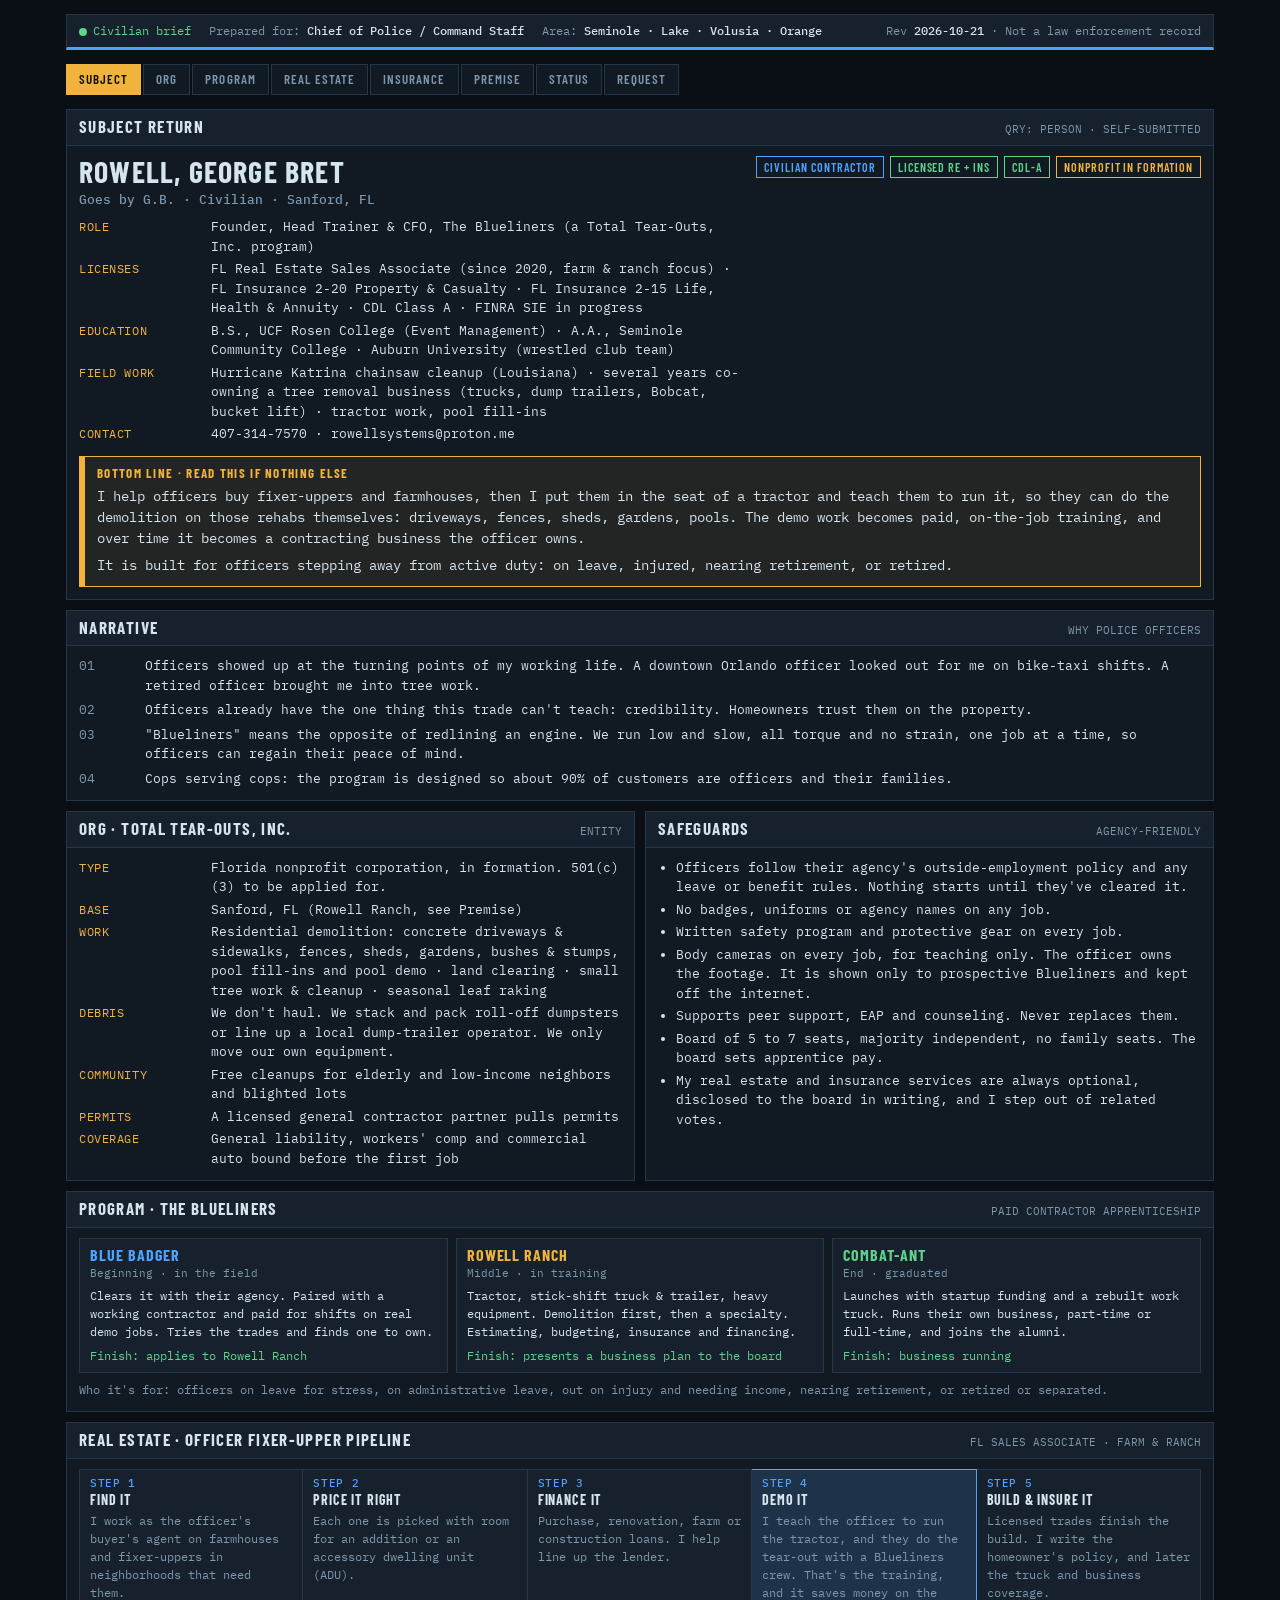
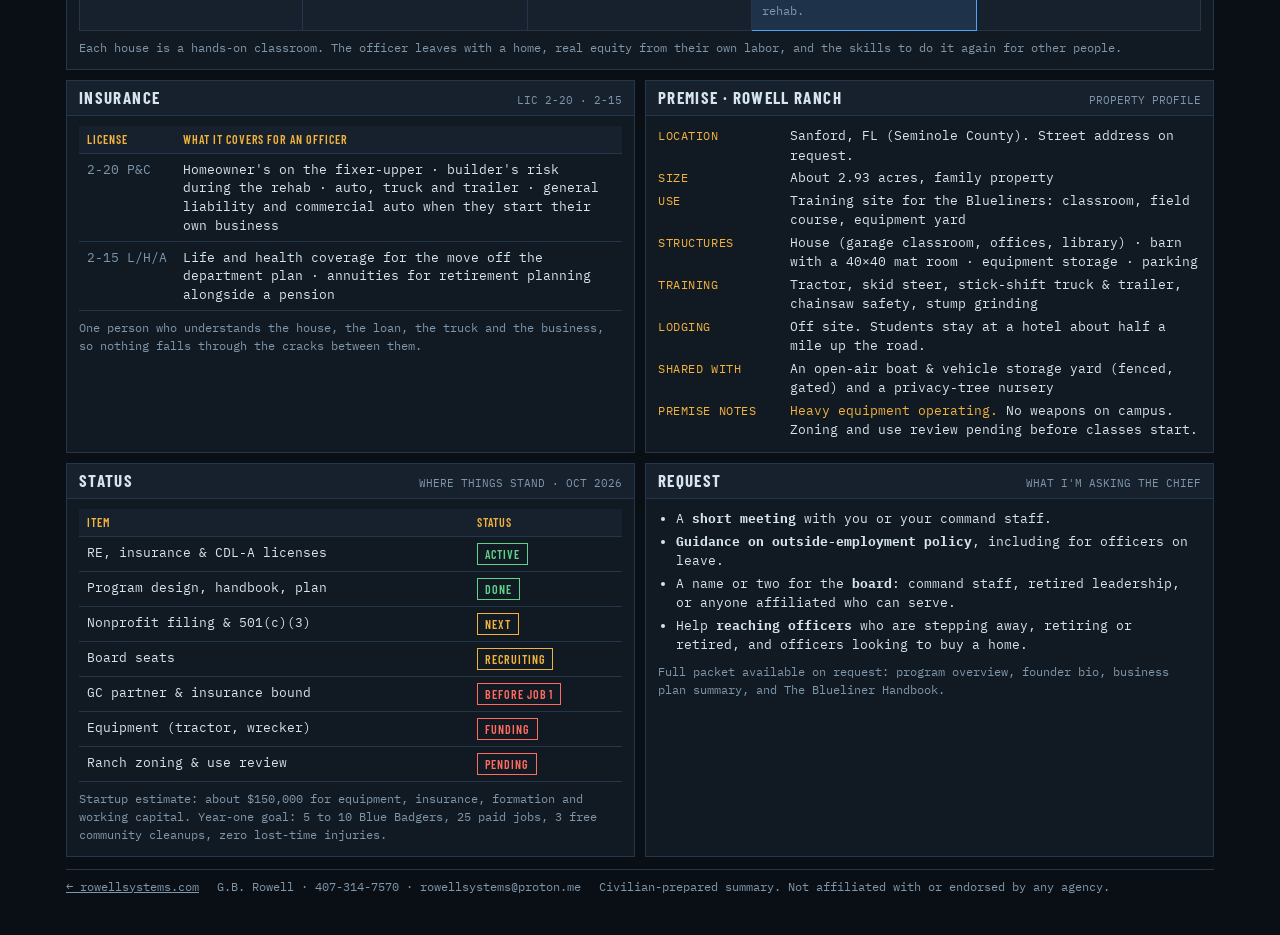
==== blueliners/index.html @ dc01b78a "Sync portfolio from ~/Documents (2026-10-21) Co-Authored-By: Claude Opus 5.5 <noreply@anthropic.com>" ====
<!doctype html><html lang="en"><head><meta charset="utf-8"><meta name="viewport" content="width=device-width,initial-scale=1,viewport-fit=cover"><title>Blueliners MDT Brief</title>
<meta name="robots" content="noindex">
<link rel="preconnect" href="https://fonts.googleapis.com">
<link rel="stylesheet" href="https://fonts.googleapis.com/css2?family=IBM+Plex+Mono:wght@400;500;700&family=Barlow+Condensed:wght@500;600;700&display=swap">
<!--
  Chief Brief, styled like an in-car MDT / CAD return so a chief can scan it in a minute.
  Civilian-prepared. No agency names, seals or system names on purpose.
  Print: open in Chrome > Print > Save as PDF (the print styles switch to black on white).
-->
<style>
/* Layout: a single MDT "query return" screen — status bar, tab strip, then stacked record panels in a 2-col grid that drops to 1 col on phones */
:root{
  --bg:#0a0f15;        /* screen surround */
  --panel:#111923;     /* record panel */
  --panel-2:#16212d;   /* field rows / headers */
  --line:#24364a;      /* rules */
  --fg:#d6e4ee;        /* data text */
  --dim:#7f97ab;       /* labels */
  --blue:#4ea3ff;      /* the blue line */
  --amber:#f2b33d;     /* field labels / caution */
  --ok:#5fd38a;        /* clear / active */
  --warn:#ff6b5e;      /* flag / not yet */
  --mono:"IBM Plex Mono",ui-monospace,"Cascadia Mono",Consolas,monospace;
  --cond:"Barlow Condensed","Arial Narrow",Arial,sans-serif;
  color-scheme:dark;
}
*{box-sizing:border-box}
body{background:var(--bg);color:var(--fg);font:13px/1.5 var(--mono);margin:0}
.wrap{max-width:1180px;margin:0 auto;padding-block:14px 40px;padding-left:max(16px,env(safe-area-inset-left,0px));padding-right:max(16px,env(safe-area-inset-right,0px))}

/* status bar */
.status{display:flex;flex-wrap:wrap;gap:6px 18px;align-items:center;background:var(--panel-2);border:1px solid var(--line);border-bottom:3px solid var(--blue);padding:7px 12px;font-size:12px;color:var(--dim)}
.status b{color:var(--fg);font-weight:500}
.status .live{color:var(--ok)}
.status .live::before{content:"";display:inline-block;width:8px;height:8px;border-radius:50%;background:var(--ok);margin-right:6px;vertical-align:middle}
.status .right{margin-left:auto}

/* tab strip */
.tabs{display:flex;flex-wrap:wrap;gap:2px;margin-top:10px;position:sticky;top:env(safe-area-inset-top,0px);z-index:5;background:var(--bg);padding-block:4px}
.tabs a{font:600 13px/1 var(--cond);letter-spacing:.08em;text-transform:uppercase;color:var(--dim);text-decoration:none;padding:8px 12px;background:var(--panel);border:1px solid var(--line)}
.tabs a:hover,.tabs a:focus-visible{color:var(--fg);border-color:var(--blue);outline:none}
.tabs a.hot{color:var(--bg);background:var(--amber);border-color:var(--amber)}
body::before{content:"";position:fixed;inset:0 0 auto;height:env(safe-area-inset-top,0px);z-index:10;background:var(--bg)}

/* panels */
.grid{display:grid;grid-template-columns:repeat(2,minmax(0,1fr));gap:10px;margin-top:10px}
.full{grid-column:1/-1}
.panel{background:var(--panel);border:1px solid var(--line);min-width:0;scroll-margin-top:60px}
.ph{display:flex;flex-wrap:wrap;gap:4px 12px;align-items:baseline;justify-content:space-between;background:var(--panel-2);border-bottom:1px solid var(--line);padding:7px 12px}
.ph h2{margin:0;font:700 17px/1.1 var(--cond);letter-spacing:.08em;text-transform:uppercase;color:var(--fg)}
.ph .code{font-size:11px;color:var(--dim)}
.pb{padding:10px 12px 12px}

/* field rows: label : value */
dl.f{display:grid;grid-template-columns:minmax(118px,auto) minmax(0,1fr);gap:3px 14px;margin:0}
dl.f dt{color:var(--amber);font-size:11.5px;letter-spacing:.05em;text-transform:uppercase;padding-top:1px}
dl.f dd{margin:0;min-width:0}

.subject{display:grid;grid-template-columns:minmax(0,1fr) auto;gap:14px;align-items:start}
.name{font:700 30px/1.05 var(--cond);letter-spacing:.04em;text-transform:uppercase;margin:0 0 8px;text-wrap:balance}
.name small{display:block;font:500 13px/1.4 var(--mono);letter-spacing:0;text-transform:none;color:var(--dim);margin-top:4px}

/* chips */
.chip{display:inline-block;font:600 12px/1 var(--cond);letter-spacing:.08em;text-transform:uppercase;padding:4px 7px;border:1px solid currentColor;white-space:nowrap}
.c-ok{color:var(--ok)} .c-warn{color:var(--warn)} .c-amb{color:var(--amber)} .c-blue{color:var(--blue)}
.chips{display:flex;flex-wrap:wrap;gap:6px}

/* alert box */
.alert{border:1px solid var(--amber);border-left:6px solid var(--amber);background:color-mix(in srgb,var(--amber) 8%,var(--panel));padding:10px 12px}
.alert .lbl{font:700 13px/1 var(--cond);letter-spacing:.1em;color:var(--amber);text-transform:uppercase;margin-bottom:6px}
.alert p{margin:0;font-size:14px}
.alert p+p{margin-top:6px}

/* narrative */
.narr{margin:0;padding-left:0;list-style:none;display:grid;gap:5px}
.narr li{display:grid;grid-template-columns:58px minmax(0,1fr);gap:8px}
.narr li span{color:var(--dim)}

/* tables */
.tw{overflow-x:auto}
table{border-collapse:collapse;width:100%;font-size:12.5px}
th,td{text-align:left;vertical-align:top;padding:6px 8px;border-bottom:1px solid var(--line)}
th{font:600 12px/1.2 var(--cond);letter-spacing:.08em;text-transform:uppercase;color:var(--amber);background:var(--panel-2)}
td.k{color:var(--dim);white-space:nowrap;font-variant-numeric:tabular-nums}

/* pipeline */
.pipe{display:grid;grid-template-columns:repeat(5,minmax(0,1fr));gap:0;counter-reset:s}
.pipe div{position:relative;padding:8px 10px 10px;border:1px solid var(--line);background:var(--panel-2);min-width:0}
.pipe div+div{border-left:0}
.pipe b{display:block;font:700 14px/1.1 var(--cond);letter-spacing:.06em;text-transform:uppercase;color:var(--fg);margin-bottom:4px}
.pipe b::before{counter-increment:s;content:"STEP " counter(s);display:block;font:500 10.5px/1 var(--mono);color:var(--blue);letter-spacing:.06em;margin-bottom:4px}
.pipe .demo{background:color-mix(in srgb,var(--blue) 14%,var(--panel-2));border-color:var(--blue)}
.pipe p{margin:0;font-size:12px;color:var(--dim)}

.note{color:var(--dim);font-size:12px;margin:8px 0 0}
ul.tight{margin:0;padding-left:18px;display:grid;gap:3px}
h3{font:700 14px/1.1 var(--cond);letter-spacing:.08em;text-transform:uppercase;color:var(--blue);margin:12px 0 6px}
h3:first-child{margin-top:0}

.stages{display:grid;grid-template-columns:repeat(3,minmax(0,1fr));gap:8px}
.stage{border:1px solid var(--line);padding:8px 10px;background:var(--panel-2);min-width:0}
.stage .t{font:700 16px/1 var(--cond);letter-spacing:.06em;text-transform:uppercase}
.stage .w{font-size:11px;color:var(--dim);margin:2px 0 6px}
.stage p{margin:0;font-size:12px}
.stage .fin{margin-top:6px;font-size:11.5px;color:var(--ok)}

.foot{margin-top:12px;display:flex;flex-wrap:wrap;gap:6px 18px;font-size:11.5px;color:var(--dim);border-top:1px solid var(--line);padding-top:8px}

@media (max-width:820px){
  .grid{grid-template-columns:minmax(0,1fr)}
  .pipe{grid-template-columns:minmax(0,1fr)}
  .pipe div+div{border-left:1px solid var(--line);border-top:0}
  .stages{grid-template-columns:minmax(0,1fr)}
  .subject{grid-template-columns:minmax(0,1fr)}
  .status .right{margin-left:0}
}
@media (max-width:460px){ dl.f{grid-template-columns:minmax(0,1fr)} dl.f dd{margin-bottom:6px} }

@media print{
  :root{--bg:#fff;--panel:#fff;--panel-2:#eef2f5;--line:#9aa8b4;--fg:#111;--dim:#4a5866;--blue:#0b4fa0;--amber:#8a5a00;--ok:#16723a;--warn:#b3261e;color-scheme:light}
  body{font-size:9.5px;line-height:1.4}
  .tabs{display:none}
  .grid{grid-template-columns:repeat(2,minmax(0,1fr));gap:7px;margin-top:7px}
  .pipe{grid-template-columns:repeat(5,minmax(0,1fr))}
  .pipe div+div{border-left:0;border-top:1px solid var(--line)}
  .stages{grid-template-columns:repeat(3,minmax(0,1fr))}
  .subject{grid-template-columns:minmax(0,1fr)}
  .subject .chips{order:-1}
  dl.f{grid-template-columns:minmax(96px,auto) minmax(0,1fr)}
  .pb{padding:7px 10px 9px}
  .ph{padding:5px 10px}
  .ph h2{font-size:14px}
  .name{font-size:24px}
  .alert p{font-size:11px}
  table{font-size:9.5px}
  th,td{padding:4px 6px}
  .note,.pipe p,.stage p{font-size:9.5px}
  .wrap{padding:0;max-width:none}
  .panel,.stage,.pipe div{break-inside:avoid}
  .alert{background:#fff8e6}
  .pipe .demo{background:#e6f0fb}
  @page{size:letter;margin:.45in}
}
</style>

<div class="wrap">

  <div class="status" role="banner">
    <span class="live">Civilian brief</span>
    <span>Prepared for: <b>Chief of Police / Command Staff</b></span>
    <span>Area: <b>Seminole · Lake · Volusia · Orange</b></span>
    <span class="right">Rev <b>2026-10-21</b> · Not a law enforcement record</span>
  </div>

  <nav class="tabs" aria-label="Sections">
    <a class="hot" href="#subject">Subject</a>
    <a href="#tto">Org</a>
    <a href="#program">Program</a>
    <a href="#realestate">Real Estate</a>
    <a href="#insurance">Insurance</a>
    <a href="#premise">Premise</a>
    <a href="#status">Status</a>
    <a href="#ask">Request</a>
  </nav>

  <div class="grid">

    <!-- SUBJECT -->
    <section class="panel full" id="subject">
      <div class="ph"><h2>Subject Return</h2><span class="code">QRY: PERSON · SELF-SUBMITTED</span></div>
      <div class="pb subject">
        <div>
          <p class="name">Rowell, George Bret <small>Goes by G.B. · Civilian · Sanford, FL</small></p>
          <dl class="f">
            <dt>Role</dt><dd>Founder, Head Trainer &amp; CFO, The Blueliners (a Total Tear-Outs, Inc. program)</dd>
            <dt>Licenses</dt><dd>FL Real Estate Sales Associate (since 2020, farm &amp; ranch focus) · FL Insurance 2-20 Property &amp; Casualty · FL Insurance 2-15 Life, Health &amp; Annuity · CDL Class A · FINRA SIE in progress</dd>
            <dt>Education</dt><dd>B.S., UCF Rosen College (Event Management) · A.A., Seminole Community College · Auburn University (wrestled club team)</dd>
            <dt>Field work</dt><dd>Hurricane Katrina chainsaw cleanup (Louisiana) · several years co-owning a tree removal business (trucks, dump trailers, Bobcat, bucket lift) · tractor work, pool fill-ins</dd>
            <dt>Contact</dt><dd>407-314-7570 · rowellsystems@proton.me</dd>
          </dl>
        </div>
        <div class="chips" aria-label="Flags">
          <span class="chip c-blue">Civilian contractor</span>
          <span class="chip c-ok">Licensed RE + Ins</span>
          <span class="chip c-ok">CDL-A</span>
          <span class="chip c-amb">Nonprofit in formation</span>
        </div>
      </div>
      <div class="pb" style="padding-top:0">
        <div class="alert">
          <div class="lbl">Bottom line · read this if nothing else</div>
          <p>I help officers buy fixer-uppers and farmhouses, then I put them in the seat of a tractor and teach them to run it, so they can do the demolition on those rehabs themselves: driveways, fences, sheds, gardens, pools. The demo work becomes paid, on-the-job training, and over time it becomes a contracting business the officer owns.</p>
          <p>It is built for officers stepping away from active duty: on leave, injured, nearing retirement, or retired.</p>
        </div>
      </div>
    </section>

    <!-- NARRATIVE -->
    <section class="panel full">
      <div class="ph"><h2>Narrative</h2><span class="code">WHY POLICE OFFICERS</span></div>
      <div class="pb">
        <ol class="narr">
          <li><span>01</span>Officers showed up at the turning points of my working life. A downtown Orlando officer looked out for me on bike-taxi shifts. A retired officer brought me into tree work.</li>
          <li><span>02</span>Officers already have the one thing this trade can't teach: credibility. Homeowners trust them on the property.</li>
          <li><span>03</span>"Blueliners" means the opposite of redlining an engine. We run low and slow, all torque and no strain, one job at a time, so officers can regain their peace of mind.</li>
          <li><span>04</span>Cops serving cops: the program is designed so about 90% of customers are officers and their families.</li>
        </ol>
      </div>
    </section>

    <!-- TTO -->
    <section class="panel" id="tto">
      <div class="ph"><h2>Org · Total Tear-Outs, Inc.</h2><span class="code">ENTITY</span></div>
      <div class="pb">
        <dl class="f">
          <dt>Type</dt><dd>Florida nonprofit corporation, in formation. 501(c)(3) to be applied for.</dd>
          <dt>Base</dt><dd>Sanford, FL (Rowell Ranch, see Premise)</dd>
          <dt>Work</dt><dd>Residential demolition: concrete driveways &amp; sidewalks, fences, sheds, gardens, bushes &amp; stumps, pool fill-ins and pool demo · land clearing · small tree work &amp; cleanup · seasonal leaf raking</dd>
          <dt>Debris</dt><dd>We don't haul. We stack and pack roll-off dumpsters or line up a local dump-trailer operator. We only move our own equipment.</dd>
          <dt>Community</dt><dd>Free cleanups for elderly and low-income neighbors and blighted lots</dd>
          <dt>Permits</dt><dd>A licensed general contractor partner pulls permits</dd>
          <dt>Coverage</dt><dd>General liability, workers' comp and commercial auto bound before the first job</dd>
        </dl>
      </div>
    </section>

    <!-- SAFEGUARDS -->
    <section class="panel">
      <div class="ph"><h2>Safeguards</h2><span class="code">AGENCY-FRIENDLY</span></div>
      <div class="pb">
        <ul class="tight">
          <li>Officers follow their agency's outside-employment policy and any leave or benefit rules. Nothing starts until they've cleared it.</li>
          <li>No badges, uniforms or agency names on any job.</li>
          <li>Written safety program and protective gear on every job.</li>
          <li>Body cameras on every job, for teaching only. The officer owns the footage. It is shown only to prospective Blueliners and kept off the internet.</li>
          <li>Supports peer support, EAP and counseling. Never replaces them.</li>
          <li>Board of 5 to 7 seats, majority independent, no family seats. The board sets apprentice pay.</li>
          <li>My real estate and insurance services are always optional, disclosed to the board in writing, and I step out of related votes.</li>
        </ul>
      </div>
    </section>

    <!-- PROGRAM -->
    <section class="panel full" id="program">
      <div class="ph"><h2>Program · The Blueliners</h2><span class="code">PAID CONTRACTOR APPRENTICESHIP</span></div>
      <div class="pb">
        <div class="stages">
          <div class="stage">
            <div class="t c-blue">Blue Badger</div>
            <div class="w">Beginning · in the field</div>
            <p>Clears it with their agency. Paired with a working contractor and paid for shifts on real demo jobs. Tries the trades and finds one to own.</p>
            <div class="fin">Finish: applies to Rowell Ranch</div>
          </div>
          <div class="stage">
            <div class="t c-amb">Rowell Ranch</div>
            <div class="w">Middle · in training</div>
            <p>Tractor, stick-shift truck &amp; trailer, heavy equipment. Demolition first, then a specialty. Estimating, budgeting, insurance and financing.</p>
            <div class="fin">Finish: presents a business plan to the board</div>
          </div>
          <div class="stage">
            <div class="t c-ok">Combat-Ant</div>
            <div class="w">End · graduated</div>
            <p>Launches with startup funding and a rebuilt work truck. Runs their own business, part-time or full-time, and joins the alumni.</p>
            <div class="fin">Finish: business running</div>
          </div>
        </div>
        <p class="note">Who it's for: officers on leave for stress, on administrative leave, out on injury and needing income, nearing retirement, or retired or separated.</p>
      </div>
    </section>

    <!-- REAL ESTATE -->
    <section class="panel full" id="realestate">
      <div class="ph"><h2>Real Estate · Officer Fixer-Upper Pipeline</h2><span class="code">FL SALES ASSOCIATE · FARM &amp; RANCH</span></div>
      <div class="pb">
        <div class="pipe">
          <div><b>Find it</b><p>I work as the officer's buyer's agent on farmhouses and fixer-uppers in neighborhoods that need them.</p></div>
          <div><b>Price it right</b><p>Each one is picked with room for an addition or an accessory dwelling unit (ADU).</p></div>
          <div><b>Finance it</b><p>Purchase, renovation, farm or construction loans. I help line up the lender.</p></div>
          <div class="demo"><b>Demo it</b><p>I teach the officer to run the tractor, and they do the tear-out with a Blueliners crew. That's the training, and it saves money on the rehab.</p></div>
          <div><b>Build &amp; insure it</b><p>Licensed trades finish the build. I write the homeowner's policy, and later the truck and business coverage.</p></div>
        </div>
        <p class="note">Each house is a hands-on classroom. The officer leaves with a home, real equity from their own labor, and the skills to do it again for other people.</p>
      </div>
    </section>

    <!-- INSURANCE -->
    <section class="panel" id="insurance">
      <div class="ph"><h2>Insurance</h2><span class="code">LIC 2-20 · 2-15</span></div>
      <div class="pb">
        <div class="tw"><table>
          <thead><tr><th>License</th><th>What it covers for an officer</th></tr></thead>
          <tbody>
            <tr><td class="k">2-20 P&amp;C</td><td>Homeowner's on the fixer-upper · builder's risk during the rehab · auto, truck and trailer · general liability and commercial auto when they start their own business</td></tr>
            <tr><td class="k">2-15 L/H/A</td><td>Life and health coverage for the move off the department plan · annuities for retirement planning alongside a pension</td></tr>
          </tbody>
        </table></div>
        <p class="note">One person who understands the house, the loan, the truck and the business, so nothing falls through the cracks between them.</p>
      </div>
    </section>

    <!-- PREMISE -->
    <section class="panel" id="premise">
      <div class="ph"><h2>Premise · Rowell Ranch</h2><span class="code">PROPERTY PROFILE</span></div>
      <div class="pb">
        <dl class="f">
          <dt>Location</dt><dd>Sanford, FL (Seminole County). Street address on request.</dd>
          <dt>Size</dt><dd>About 2.93 acres, family property</dd>
          <dt>Use</dt><dd>Training site for the Blueliners: classroom, field course, equipment yard</dd>
          <dt>Structures</dt><dd>House (garage classroom, offices, library) · barn with a 40×40 mat room · equipment storage · parking</dd>
          <dt>Training</dt><dd>Tractor, skid steer, stick-shift truck &amp; trailer, chainsaw safety, stump grinding</dd>
          <dt>Lodging</dt><dd>Off site. Students stay at a hotel about half a mile up the road.</dd>
          <dt>Shared with</dt><dd>An open-air boat &amp; vehicle storage yard (fenced, gated) and a privacy-tree nursery</dd>
          <dt>Premise notes</dt><dd><span class="c-amb">Heavy equipment operating.</span> No weapons on campus. Zoning and use review pending before classes start.</dd>
        </dl>
      </div>
    </section>

    <!-- STATUS -->
    <section class="panel" id="status">
      <div class="ph"><h2>Status</h2><span class="code">WHERE THINGS STAND · OCT 2026</span></div>
      <div class="pb">
        <div class="tw"><table>
          <thead><tr><th>Item</th><th>Status</th></tr></thead>
          <tbody>
            <tr><td>RE, insurance &amp; CDL-A licenses</td><td><span class="chip c-ok">Active</span></td></tr>
            <tr><td>Program design, handbook, plan</td><td><span class="chip c-ok">Done</span></td></tr>
            <tr><td>Nonprofit filing &amp; 501(c)(3)</td><td><span class="chip c-amb">Next</span></td></tr>
            <tr><td>Board seats</td><td><span class="chip c-amb">Recruiting</span></td></tr>
            <tr><td>GC partner &amp; insurance bound</td><td><span class="chip c-warn">Before job 1</span></td></tr>
            <tr><td>Equipment (tractor, wrecker)</td><td><span class="chip c-warn">Funding</span></td></tr>
            <tr><td>Ranch zoning &amp; use review</td><td><span class="chip c-warn">Pending</span></td></tr>
          </tbody>
        </table></div>
        <p class="note">Startup estimate: about $150,000 for equipment, insurance, formation and working capital. Year-one goal: 5 to 10 Blue Badgers, 25 paid jobs, 3 free community cleanups, zero lost-time injuries.</p>
      </div>
    </section>

    <!-- ASK -->
    <section class="panel" id="ask">
      <div class="ph"><h2>Request</h2><span class="code">WHAT I'M ASKING THE CHIEF</span></div>
      <div class="pb">
        <ul class="tight">
          <li>A <b>short meeting</b> with you or your command staff.</li>
          <li><b>Guidance on outside-employment policy</b>, including for officers on leave.</li>
          <li>A name or two for the <b>board</b>: command staff, retired leadership, or anyone affiliated who can serve.</li>
          <li>Help <b>reaching officers</b> who are stepping away, retiring or retired, and officers looking to buy a home.</li>
        </ul>
        <p class="note">Full packet available on request: program overview, founder bio, business plan summary, and The Blueliner Handbook.</p>
      </div>
    </section>

  </div>

  <div class="foot">
    <span><a href="../" style="color:inherit">← rowellsystems.com</a></span>
    <span>G.B. Rowell · 407-314-7570 · rowellsystems@proton.me</span>
    <span>Civilian-prepared summary. Not affiliated with or endorsed by any agency.</span>
  </div>

</div>
</html>
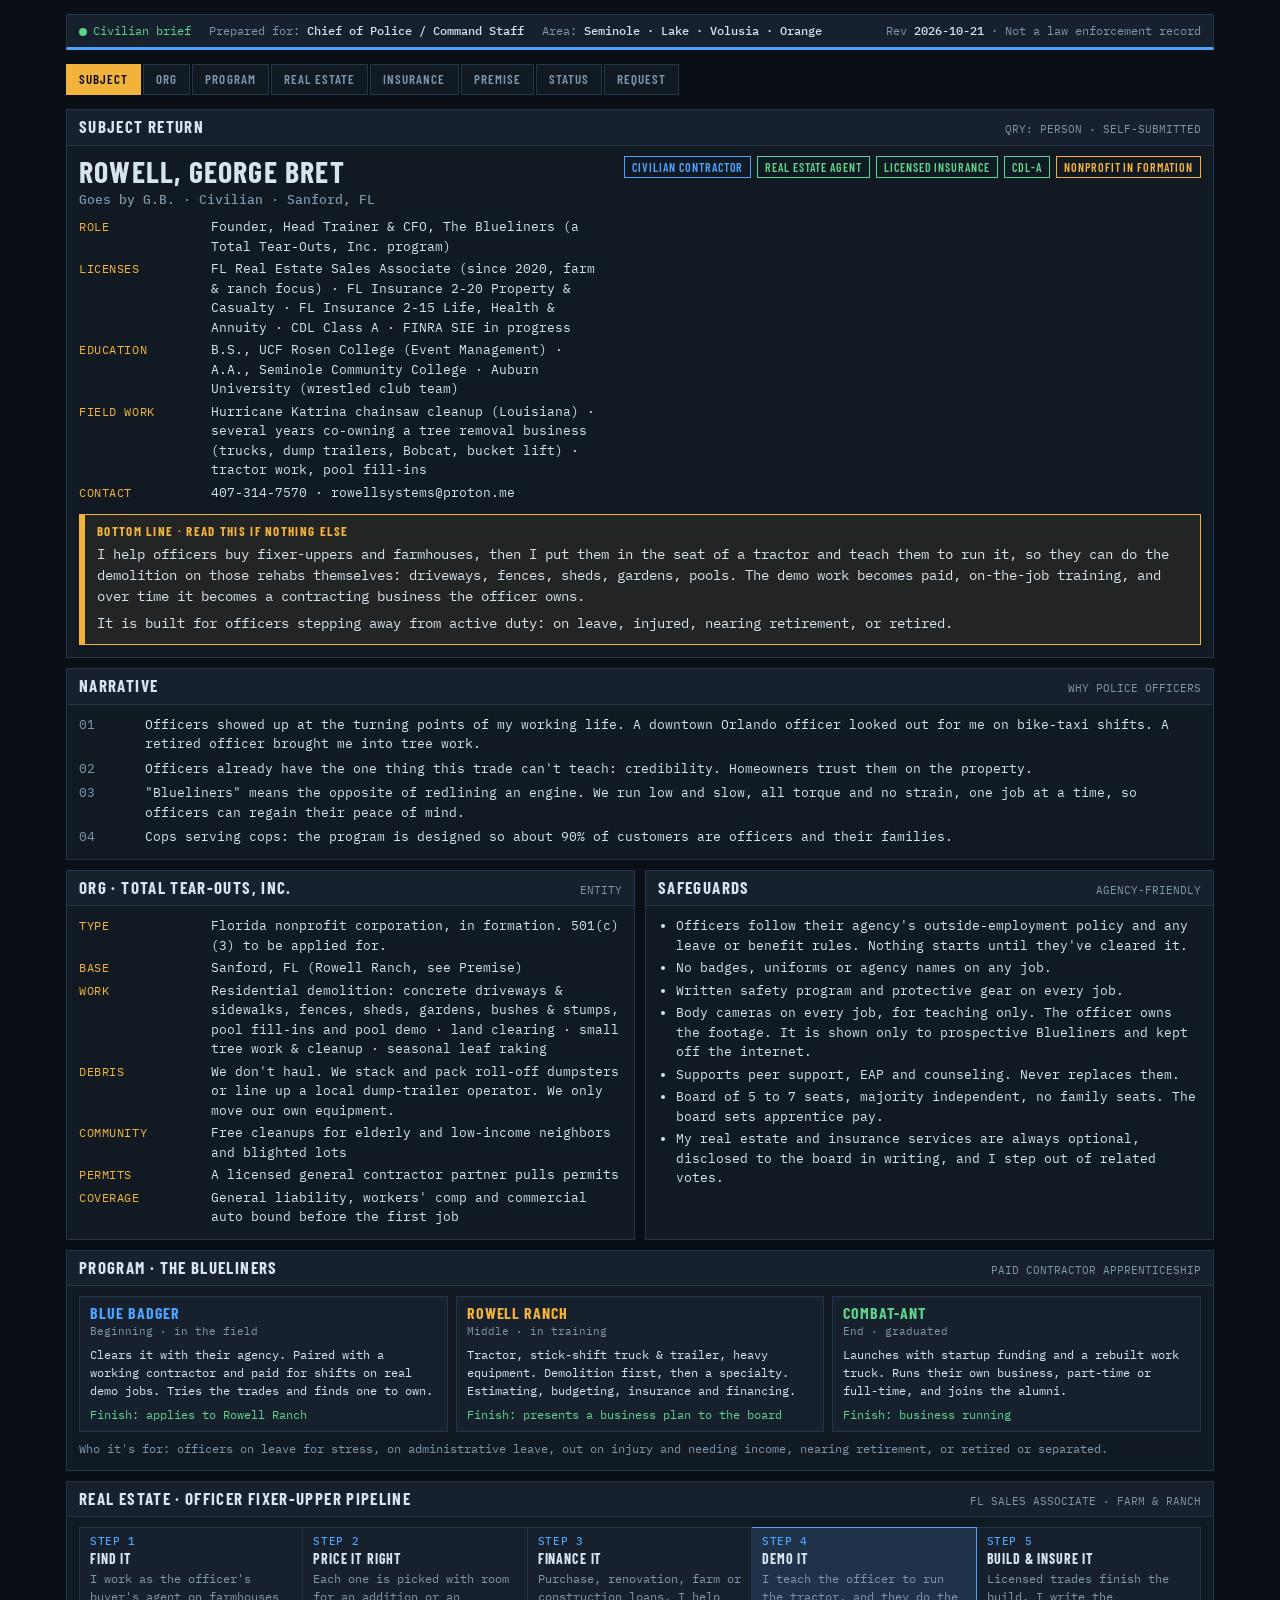
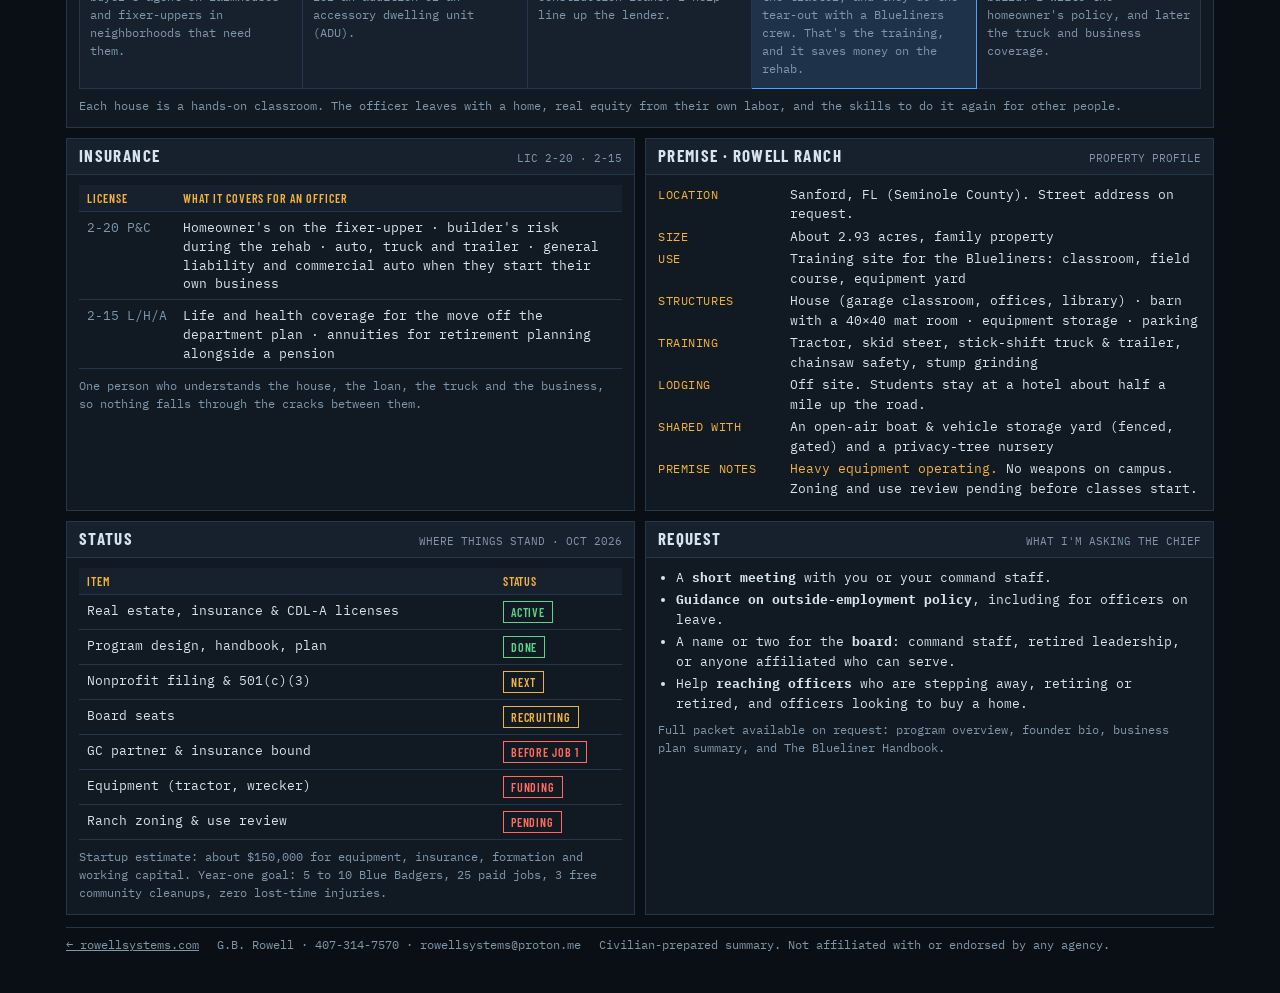
==== commit 60d9e179: "Sync portfolio from ~/Documents (2026-10-21) Co-Authored-By: Claude Opus 5.5 <noreply@anthropic.com>" ====
--- a/blueliners/index.html
+++ b/blueliners/index.html
@@ -181,7 +181,8 @@
         </div>
         <div class="chips" aria-label="Flags">
           <span class="chip c-blue">Civilian contractor</span>
-          <span class="chip c-ok">Licensed RE + Ins</span>
+          <span class="chip c-ok">Real Estate Agent</span>
+          <span class="chip c-ok">Licensed Insurance</span>
           <span class="chip c-ok">CDL-A</span>
           <span class="chip c-amb">Nonprofit in formation</span>
         </div>
@@ -322,7 +323,7 @@
         <div class="tw"><table>
           <thead><tr><th>Item</th><th>Status</th></tr></thead>
           <tbody>
-            <tr><td>RE, insurance &amp; CDL-A licenses</td><td><span class="chip c-ok">Active</span></td></tr>
+            <tr><td>Real estate, insurance &amp; CDL-A licenses</td><td><span class="chip c-ok">Active</span></td></tr>
             <tr><td>Program design, handbook, plan</td><td><span class="chip c-ok">Done</span></td></tr>
             <tr><td>Nonprofit filing &amp; 501(c)(3)</td><td><span class="chip c-amb">Next</span></td></tr>
             <tr><td>Board seats</td><td><span class="chip c-amb">Recruiting</span></td></tr>
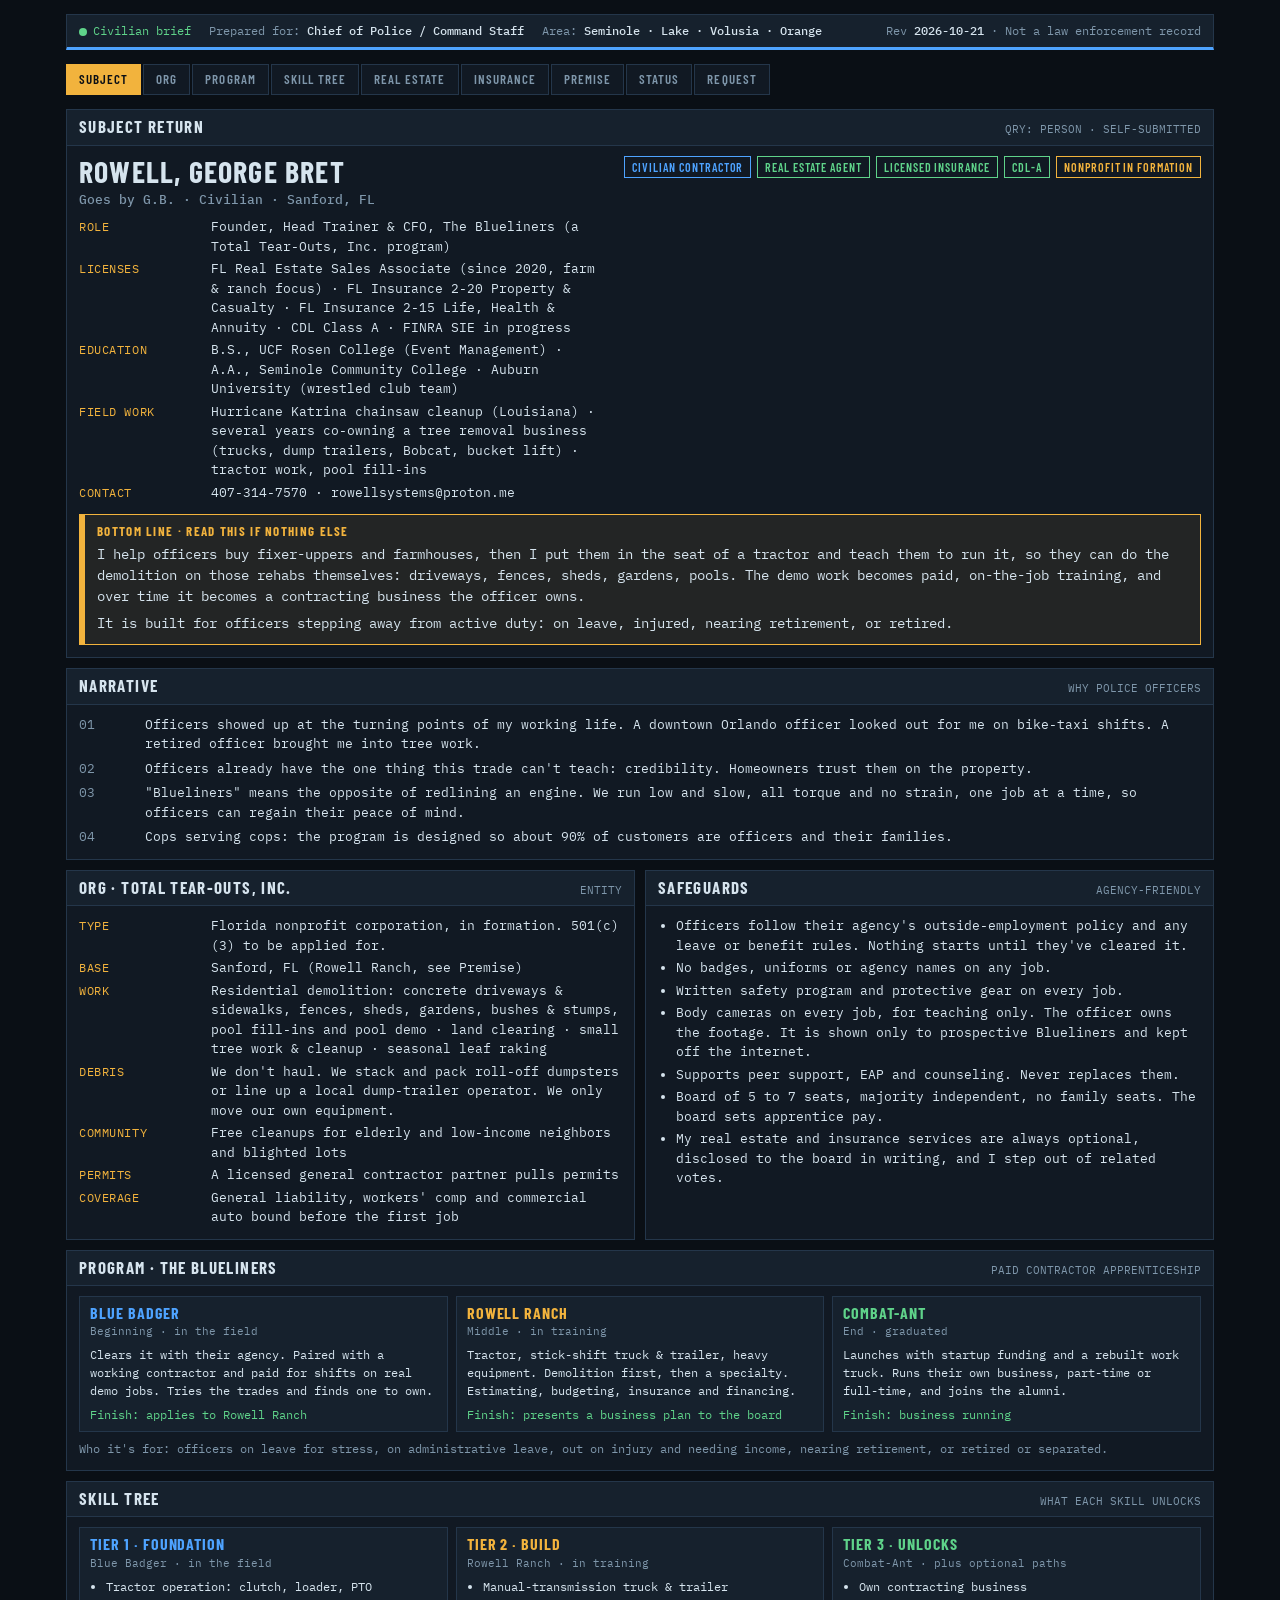
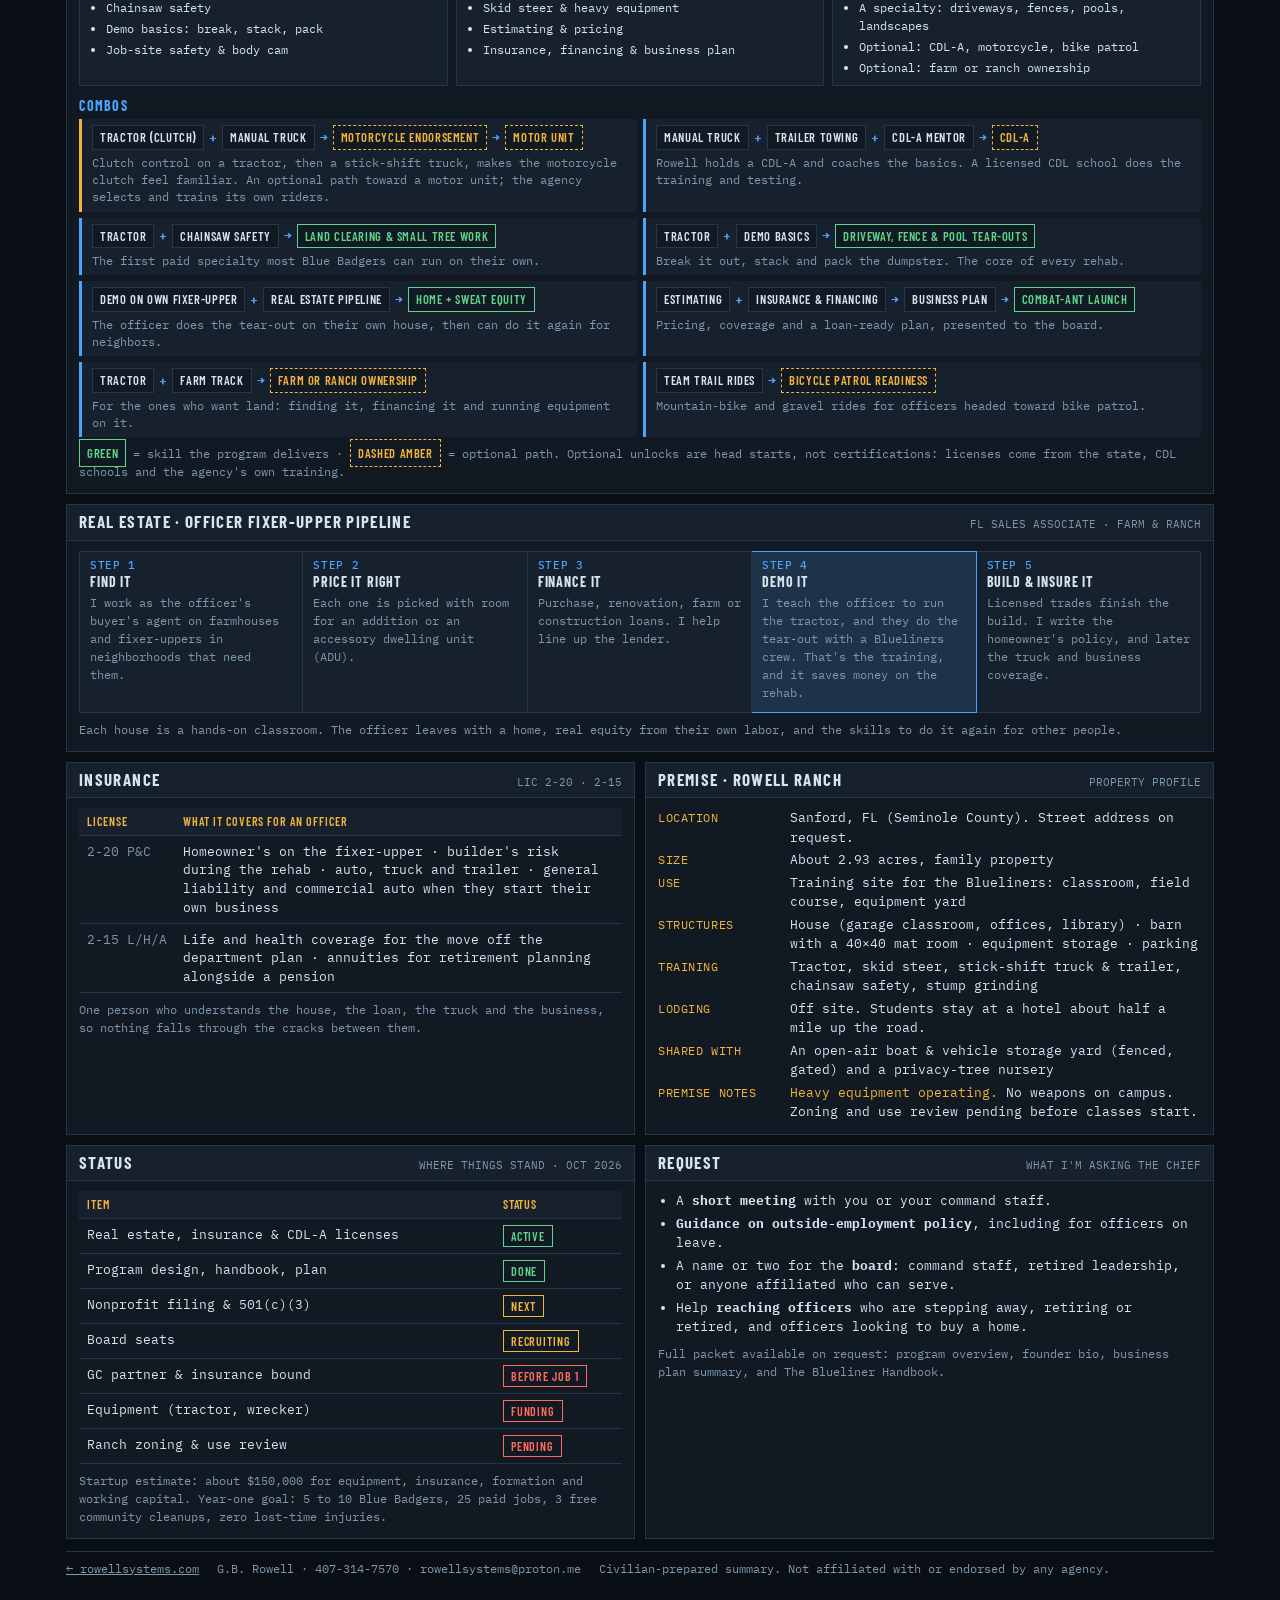
==== commit e5328108: "Sync portfolio from ~/Documents (2026-10-21) Co-Authored-By: Claude Opus 5.5 <noreply@anthropic.com>" ====
--- a/blueliners/index.html
+++ b/blueliners/index.html
@@ -106,11 +106,28 @@
 
 .foot{margin-top:12px;display:flex;flex-wrap:wrap;gap:6px 18px;font-size:11.5px;color:var(--dim);border-top:1px solid var(--line);padding-top:8px}
 
+/* skill tree */
+.tiers{display:grid;grid-template-columns:repeat(3,minmax(0,1fr));gap:8px}
+.tier{border:1px solid var(--line);background:var(--panel-2);padding:8px 10px;min-width:0}
+.tier .t{font:700 16px/1 var(--cond);letter-spacing:.06em;text-transform:uppercase}
+.tier .w{font-size:11px;color:var(--dim);margin:3px 0 6px}
+.tier ul{margin:0;padding-left:16px;display:grid;gap:3px;font-size:12px}
+.combos{display:grid;grid-template-columns:repeat(2,minmax(0,1fr));gap:6px}
+.combo{display:grid;gap:4px;align-content:start;border-left:3px solid var(--blue);padding:6px 10px;background:var(--panel-2);min-width:0}
+.eq{display:flex;flex-wrap:wrap;align-items:center;gap:5px}
+.node{font:600 12.5px/1 var(--cond);letter-spacing:.05em;text-transform:uppercase;padding:5px 7px;border:1px solid var(--line);background:var(--panel);color:var(--fg)}
+.node.un{border-color:var(--ok);color:var(--ok)}
+.node.opt{border-color:var(--amber);color:var(--amber);border-style:dashed}
+.op{color:var(--blue);font-weight:700}
+.combo p{margin:0;font-size:11.5px;color:var(--dim)}
+.combo.star{border-left-color:var(--amber)}
+
 @media (max-width:820px){
   .grid{grid-template-columns:minmax(0,1fr)}
   .pipe{grid-template-columns:minmax(0,1fr)}
   .pipe div+div{border-left:1px solid var(--line);border-top:0}
   .stages{grid-template-columns:minmax(0,1fr)}
+  .tiers,.combos{grid-template-columns:minmax(0,1fr)}
   .subject{grid-template-columns:minmax(0,1fr)}
   .status .right{margin-left:0}
 }
@@ -136,7 +153,11 @@
   th,td{padding:4px 6px}
   .note,.pipe p,.stage p{font-size:9.5px}
   .wrap{padding:0;max-width:none}
-  .panel,.stage,.pipe div{break-inside:avoid}
+  .panel,.stage,.pipe div,.combo,.tier{break-inside:avoid}
+  #skills{break-inside:auto}
+  .tiers{grid-template-columns:repeat(3,minmax(0,1fr))}
+  .combos{grid-template-columns:repeat(2,minmax(0,1fr))}
+  .node{font-size:10.5px;padding:3px 5px}
   .alert{background:#fff8e6}
   .pipe .demo{background:#e6f0fb}
   @page{size:letter;margin:.45in}
@@ -156,6 +177,7 @@
     <a class="hot" href="#subject">Subject</a>
     <a href="#tto">Org</a>
     <a href="#program">Program</a>
+    <a href="#skills">Skill Tree</a>
     <a href="#realestate">Real Estate</a>
     <a href="#insurance">Insurance</a>
     <a href="#premise">Premise</a>
@@ -172,7 +194,7 @@
         <div>
           <p class="name">Rowell, George Bret <small>Goes by G.B. · Civilian · Sanford, FL</small></p>
           <dl class="f">
-            <dt>Role</dt><dd>Founder, Head Trainer &amp; CFO, The Blueliners (a Total Tear-Outs, Inc. program)</dd>
+                        <dt>Role</dt><dd>Founder, Head Trainer &amp; CFO, The Blueliners (a Total Tear-Outs, Inc. program)</dd>
             <dt>Licenses</dt><dd>FL Real Estate Sales Associate (since 2020, farm &amp; ranch focus) · FL Insurance 2-20 Property &amp; Casualty · FL Insurance 2-15 Life, Health &amp; Annuity · CDL Class A · FINRA SIE in progress</dd>
             <dt>Education</dt><dd>B.S., UCF Rosen College (Event Management) · A.A., Seminole Community College · Auburn University (wrestled club team)</dd>
             <dt>Field work</dt><dd>Hurricane Katrina chainsaw cleanup (Louisiana) · several years co-owning a tree removal business (trucks, dump trailers, Bobcat, bucket lift) · tractor work, pool fill-ins</dd>
@@ -266,6 +288,66 @@
           </div>
         </div>
         <p class="note">Who it's for: officers on leave for stress, on administrative leave, out on injury and needing income, nearing retirement, or retired or separated.</p>
+      </div>
+    </section>
+
+    <!-- SKILL TREE -->
+    <section class="panel full" id="skills">
+      <div class="ph"><h2>Skill Tree</h2><span class="code">WHAT EACH SKILL UNLOCKS</span></div>
+      <div class="pb">
+        <div class="tiers">
+          <div class="tier">
+            <div class="t c-blue">Tier 1 · Foundation</div>
+            <div class="w">Blue Badger · in the field</div>
+            <ul><li>Tractor operation: clutch, loader, PTO</li><li>Chainsaw safety</li><li>Demo basics: break, stack, pack</li><li>Job-site safety &amp; body cam</li></ul>
+          </div>
+          <div class="tier">
+            <div class="t c-amb">Tier 2 · Build</div>
+            <div class="w">Rowell Ranch · in training</div>
+            <ul><li>Manual-transmission truck &amp; trailer</li><li>Skid steer &amp; heavy equipment</li><li>Estimating &amp; pricing</li><li>Insurance, financing &amp; business plan</li></ul>
+          </div>
+          <div class="tier">
+            <div class="t c-ok">Tier 3 · Unlocks</div>
+            <div class="w">Combat-Ant · plus optional paths</div>
+            <ul><li>Own contracting business</li><li>A specialty: driveways, fences, pools, landscapes</li><li>Optional: CDL-A, motorcycle, bike patrol</li><li>Optional: farm or ranch ownership</li></ul>
+          </div>
+        </div>
+        <h3>Combos</h3>
+        <div class="combos">
+          <div class="combo star">
+            <div class="eq"><span class="node ">Tractor (clutch)</span><span class="op">+</span><span class="node ">Manual truck</span><span class="op">→</span><span class="node opt">Motorcycle endorsement</span><span class="op">→</span><span class="node opt">Motor unit</span></div>
+            <p>Clutch control on a tractor, then a stick-shift truck, makes the motorcycle clutch feel familiar. An optional path toward a motor unit; the agency selects and trains its own riders.</p>
+          </div>
+          <div class="combo">
+            <div class="eq"><span class="node ">Manual truck</span><span class="op">+</span><span class="node ">Trailer towing</span><span class="op">+</span><span class="node ">CDL-A mentor</span><span class="op">→</span><span class="node opt">CDL-A</span></div>
+            <p>Rowell holds a CDL-A and coaches the basics. A licensed CDL school does the training and testing.</p>
+          </div>
+          <div class="combo">
+            <div class="eq"><span class="node ">Tractor</span><span class="op">+</span><span class="node ">Chainsaw safety</span><span class="op">→</span><span class="node un">Land clearing &amp; small tree work</span></div>
+            <p>The first paid specialty most Blue Badgers can run on their own.</p>
+          </div>
+          <div class="combo">
+            <div class="eq"><span class="node ">Tractor</span><span class="op">+</span><span class="node ">Demo basics</span><span class="op">→</span><span class="node un">Driveway, fence &amp; pool tear-outs</span></div>
+            <p>Break it out, stack and pack the dumpster. The core of every rehab.</p>
+          </div>
+          <div class="combo">
+            <div class="eq"><span class="node ">Demo on own fixer-upper</span><span class="op">+</span><span class="node ">Real estate pipeline</span><span class="op">→</span><span class="node un">Home + sweat equity</span></div>
+            <p>The officer does the tear-out on their own house, then can do it again for neighbors.</p>
+          </div>
+          <div class="combo">
+            <div class="eq"><span class="node ">Estimating</span><span class="op">+</span><span class="node ">Insurance &amp; financing</span><span class="op">→</span><span class="node ">Business plan</span><span class="op">→</span><span class="node un">Combat-Ant launch</span></div>
+            <p>Pricing, coverage and a loan-ready plan, presented to the board.</p>
+          </div>
+          <div class="combo">
+            <div class="eq"><span class="node ">Tractor</span><span class="op">+</span><span class="node ">Farm track</span><span class="op">→</span><span class="node opt">Farm or ranch ownership</span></div>
+            <p>For the ones who want land: finding it, financing it and running equipment on it.</p>
+          </div>
+          <div class="combo">
+            <div class="eq"><span class="node ">Team trail rides</span><span class="op">→</span><span class="node opt">Bicycle patrol readiness</span></div>
+            <p>Mountain-bike and gravel rides for officers headed toward bike patrol.</p>
+          </div>
+        </div>
+        <p class="note"><span class="node un">Green</span> = skill the program delivers · <span class="node opt">Dashed amber</span> = optional path. Optional unlocks are head starts, not certifications: licenses come from the state, CDL schools and the agency's own training.</p>
       </div>
     </section>
 
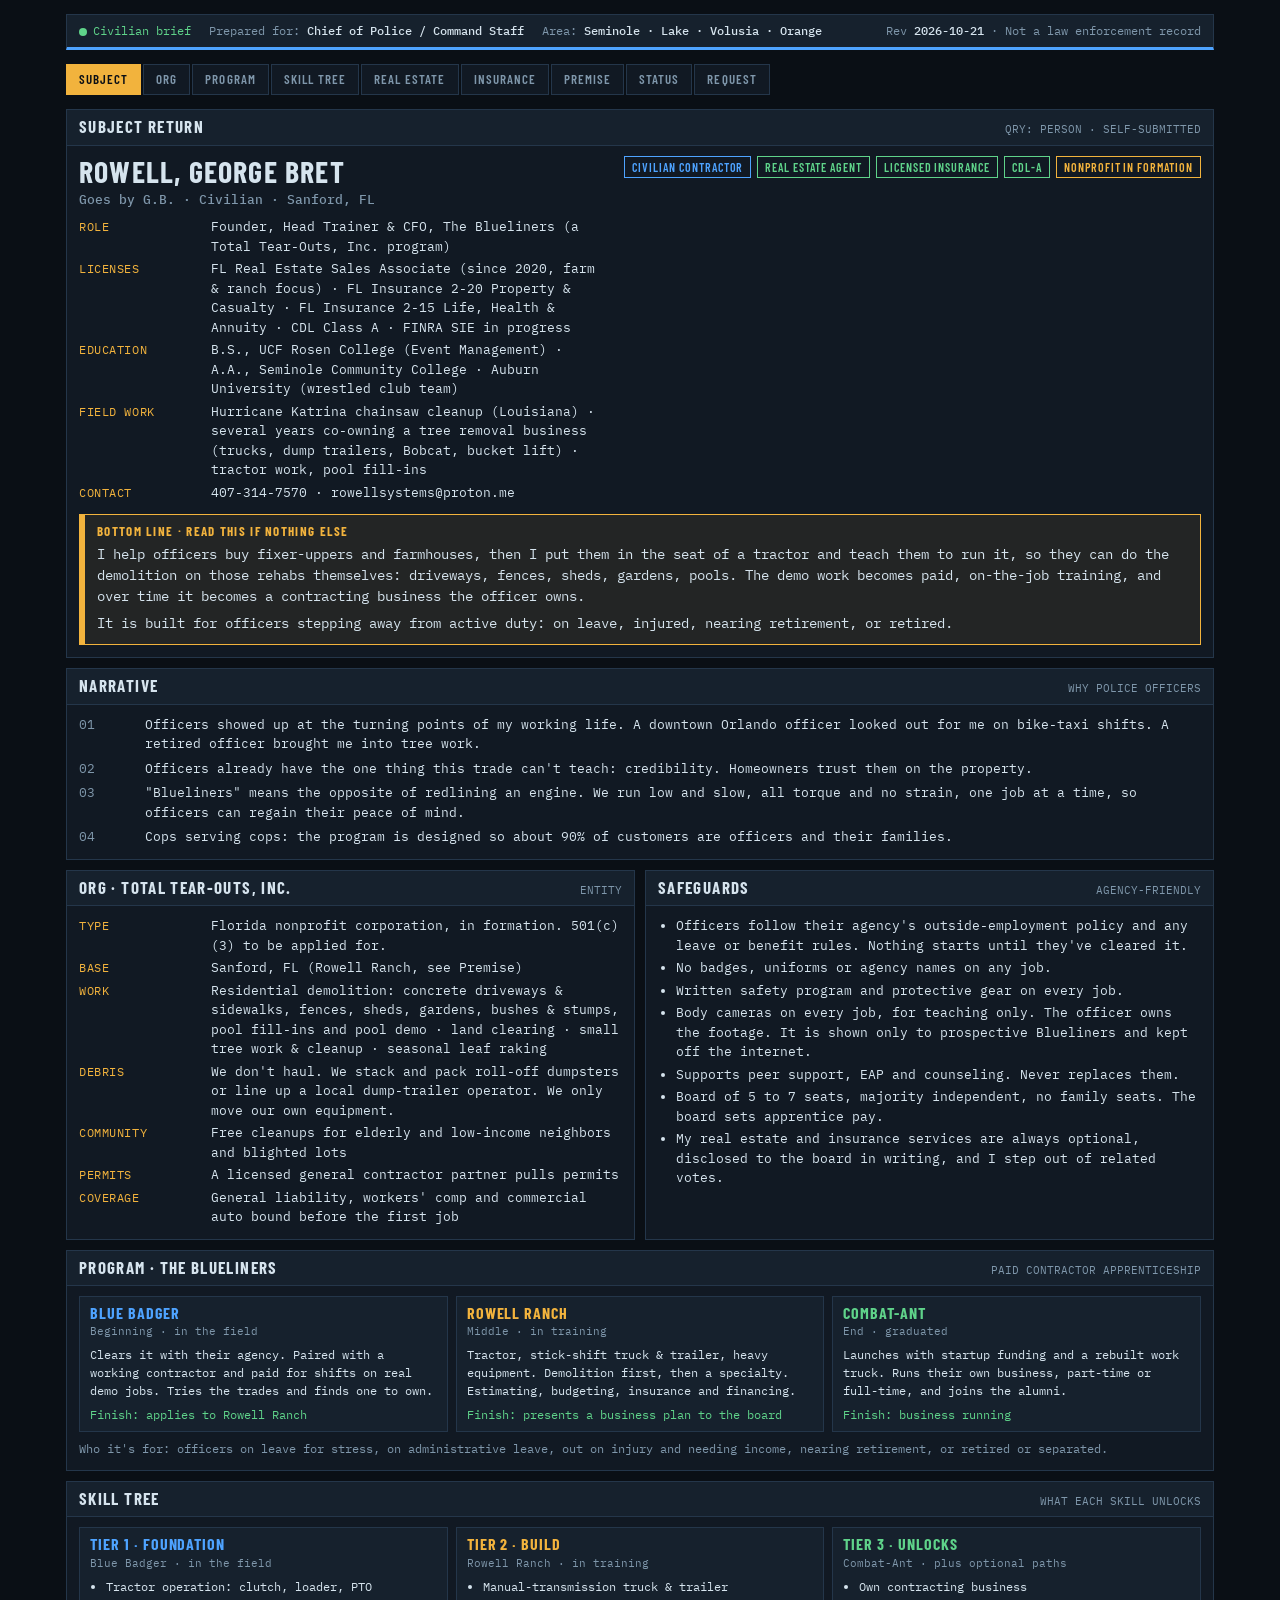
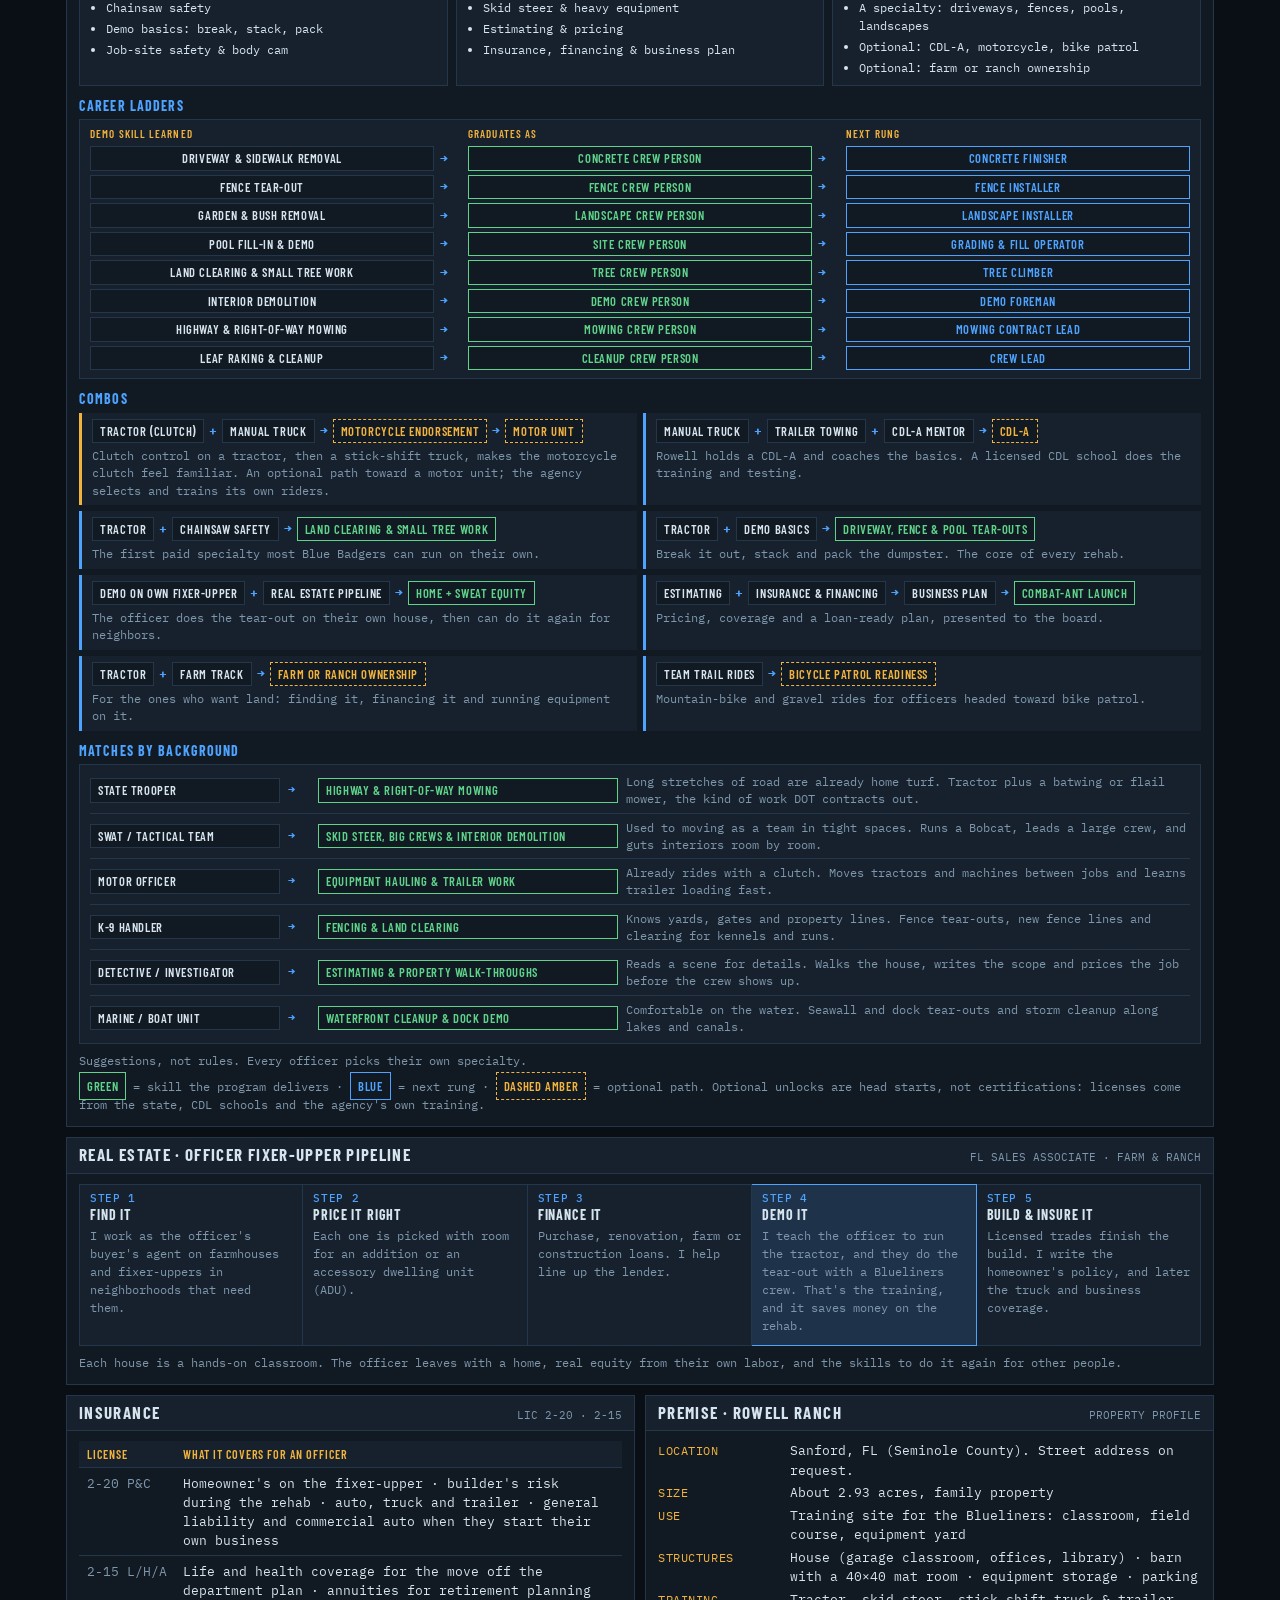
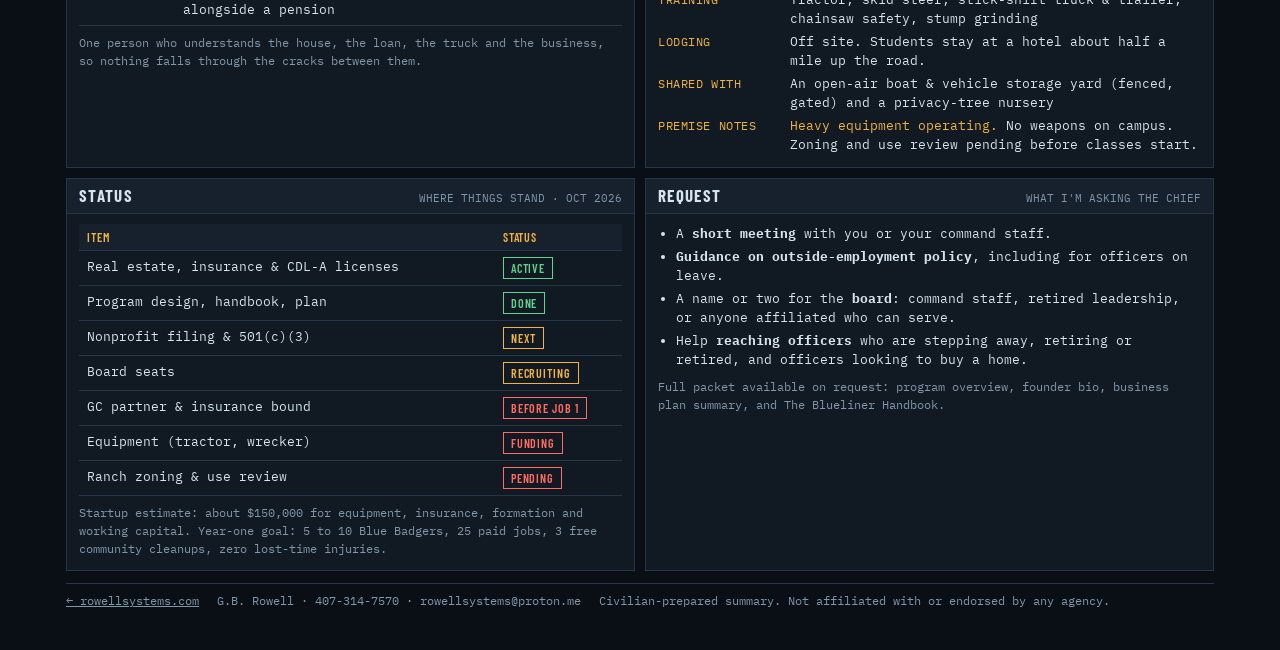
==== commit 0bb0ff44: "Sync portfolio from ~/Documents (2026-10-21) Co-Authored-By: Claude Opus 5.5 <noreply@anthropic.com>" ====
--- a/blueliners/index.html
+++ b/blueliners/index.html
@@ -122,12 +122,23 @@
 .combo p{margin:0;font-size:11.5px;color:var(--dim)}
 .combo.star{border-left-color:var(--amber)}
 
+.match{display:grid;grid-template-columns:190px 22px 300px minmax(0,1fr);gap:4px 8px;align-items:center;font-size:12px}
+.match .why{color:var(--dim);font-size:11.5px}
+.match + .match{border-top:1px solid var(--line);padding-top:5px}
+.matches{display:grid;gap:5px;background:var(--panel-2);border:1px solid var(--line);padding:8px 10px}
+.ladders{display:grid;gap:4px;background:var(--panel-2);border:1px solid var(--line);padding:8px 10px}
+.lad{display:grid;grid-template-columns:minmax(0,1fr) 22px minmax(0,1fr) 22px minmax(0,1fr);gap:4px 6px;align-items:center}
+.lad.hd{font:600 11px/1 var(--cond);letter-spacing:.1em;text-transform:uppercase;color:var(--amber);padding-bottom:3px}
+.lad .node{text-align:center}
+.node.nx{border-color:var(--blue);color:var(--blue)}
 @media (max-width:820px){
   .grid{grid-template-columns:minmax(0,1fr)}
   .pipe{grid-template-columns:minmax(0,1fr)}
   .pipe div+div{border-left:1px solid var(--line);border-top:0}
   .stages{grid-template-columns:minmax(0,1fr)}
   .tiers,.combos{grid-template-columns:minmax(0,1fr)}
+  .lad{grid-template-columns:minmax(0,1fr) 14px minmax(0,1fr) 14px minmax(0,1fr)} .lad .node{font-size:11px;padding:4px}
+  .match{grid-template-columns:minmax(0,1fr) 18px minmax(0,1fr)} .match .why{grid-column:1/-1}
   .subject{grid-template-columns:minmax(0,1fr)}
   .status .right{margin-left:0}
 }
@@ -158,6 +169,7 @@
   .tiers{grid-template-columns:repeat(3,minmax(0,1fr))}
   .combos{grid-template-columns:repeat(2,minmax(0,1fr))}
   .node{font-size:10.5px;padding:3px 5px}
+  .match{grid-template-columns:150px 16px 210px minmax(0,1fr)}
   .alert{background:#fff8e6}
   .pipe .demo{background:#e6f0fb}
   @page{size:letter;margin:.45in}
@@ -312,6 +324,18 @@
             <ul><li>Own contracting business</li><li>A specialty: driveways, fences, pools, landscapes</li><li>Optional: CDL-A, motorcycle, bike patrol</li><li>Optional: farm or ranch ownership</li></ul>
           </div>
         </div>
+        <h3>Career ladders</h3>
+        <div class="ladders">
+          <div class="lad hd"><span>Demo skill learned</span><span></span><span>Graduates as</span><span></span><span>Next rung</span></div>
+          <div class="lad"><span class="node">Driveway &amp; sidewalk removal</span><span class="op">→</span><span class="node un">Concrete crew person</span><span class="op">→</span><span class="node nx">Concrete finisher</span></div>
+          <div class="lad"><span class="node">Fence tear-out</span><span class="op">→</span><span class="node un">Fence crew person</span><span class="op">→</span><span class="node nx">Fence installer</span></div>
+          <div class="lad"><span class="node">Garden &amp; bush removal</span><span class="op">→</span><span class="node un">Landscape crew person</span><span class="op">→</span><span class="node nx">Landscape installer</span></div>
+          <div class="lad"><span class="node">Pool fill-in &amp; demo</span><span class="op">→</span><span class="node un">Site crew person</span><span class="op">→</span><span class="node nx">Grading &amp; fill operator</span></div>
+          <div class="lad"><span class="node">Land clearing &amp; small tree work</span><span class="op">→</span><span class="node un">Tree crew person</span><span class="op">→</span><span class="node nx">Tree climber</span></div>
+          <div class="lad"><span class="node">Interior demolition</span><span class="op">→</span><span class="node un">Demo crew person</span><span class="op">→</span><span class="node nx">Demo foreman</span></div>
+          <div class="lad"><span class="node">Highway &amp; right-of-way mowing</span><span class="op">→</span><span class="node un">Mowing crew person</span><span class="op">→</span><span class="node nx">Mowing contract lead</span></div>
+          <div class="lad"><span class="node">Leaf raking &amp; cleanup</span><span class="op">→</span><span class="node un">Cleanup crew person</span><span class="op">→</span><span class="node nx">Crew lead</span></div>
+        </div>
         <h3>Combos</h3>
         <div class="combos">
           <div class="combo star">
@@ -347,7 +371,17 @@
             <p>Mountain-bike and gravel rides for officers headed toward bike patrol.</p>
           </div>
         </div>
-        <p class="note"><span class="node un">Green</span> = skill the program delivers · <span class="node opt">Dashed amber</span> = optional path. Optional unlocks are head starts, not certifications: licenses come from the state, CDL schools and the agency's own training.</p>
+        <h3>Matches by background</h3>
+        <div class="matches">
+          <div class="match"><span class="node">State trooper</span><span class="op">→</span><span class="node un">Highway &amp; right-of-way mowing</span><span class="why">Long stretches of road are already home turf. Tractor plus a batwing or flail mower, the kind of work DOT contracts out.</span></div>
+          <div class="match"><span class="node">SWAT / tactical team</span><span class="op">→</span><span class="node un">Skid steer, big crews &amp; interior demolition</span><span class="why">Used to moving as a team in tight spaces. Runs a Bobcat, leads a large crew, and guts interiors room by room.</span></div>
+          <div class="match"><span class="node">Motor officer</span><span class="op">→</span><span class="node un">Equipment hauling &amp; trailer work</span><span class="why">Already rides with a clutch. Moves tractors and machines between jobs and learns trailer loading fast.</span></div>
+          <div class="match"><span class="node">K-9 handler</span><span class="op">→</span><span class="node un">Fencing &amp; land clearing</span><span class="why">Knows yards, gates and property lines. Fence tear-outs, new fence lines and clearing for kennels and runs.</span></div>
+          <div class="match"><span class="node">Detective / investigator</span><span class="op">→</span><span class="node un">Estimating &amp; property walk-throughs</span><span class="why">Reads a scene for details. Walks the house, writes the scope and prices the job before the crew shows up.</span></div>
+          <div class="match"><span class="node">Marine / boat unit</span><span class="op">→</span><span class="node un">Waterfront cleanup &amp; dock demo</span><span class="why">Comfortable on the water. Seawall and dock tear-outs and storm cleanup along lakes and canals.</span></div>
+        </div>
+        <p class="note">Suggestions, not rules. Every officer picks their own specialty.</p>
+        <p class="note"><span class="node un">Green</span> = skill the program delivers · <span class="node nx">Blue</span> = next rung · <span class="node opt">Dashed amber</span> = optional path. Optional unlocks are head starts, not certifications: licenses come from the state, CDL schools and the agency's own training.</p>
       </div>
     </section>
 
